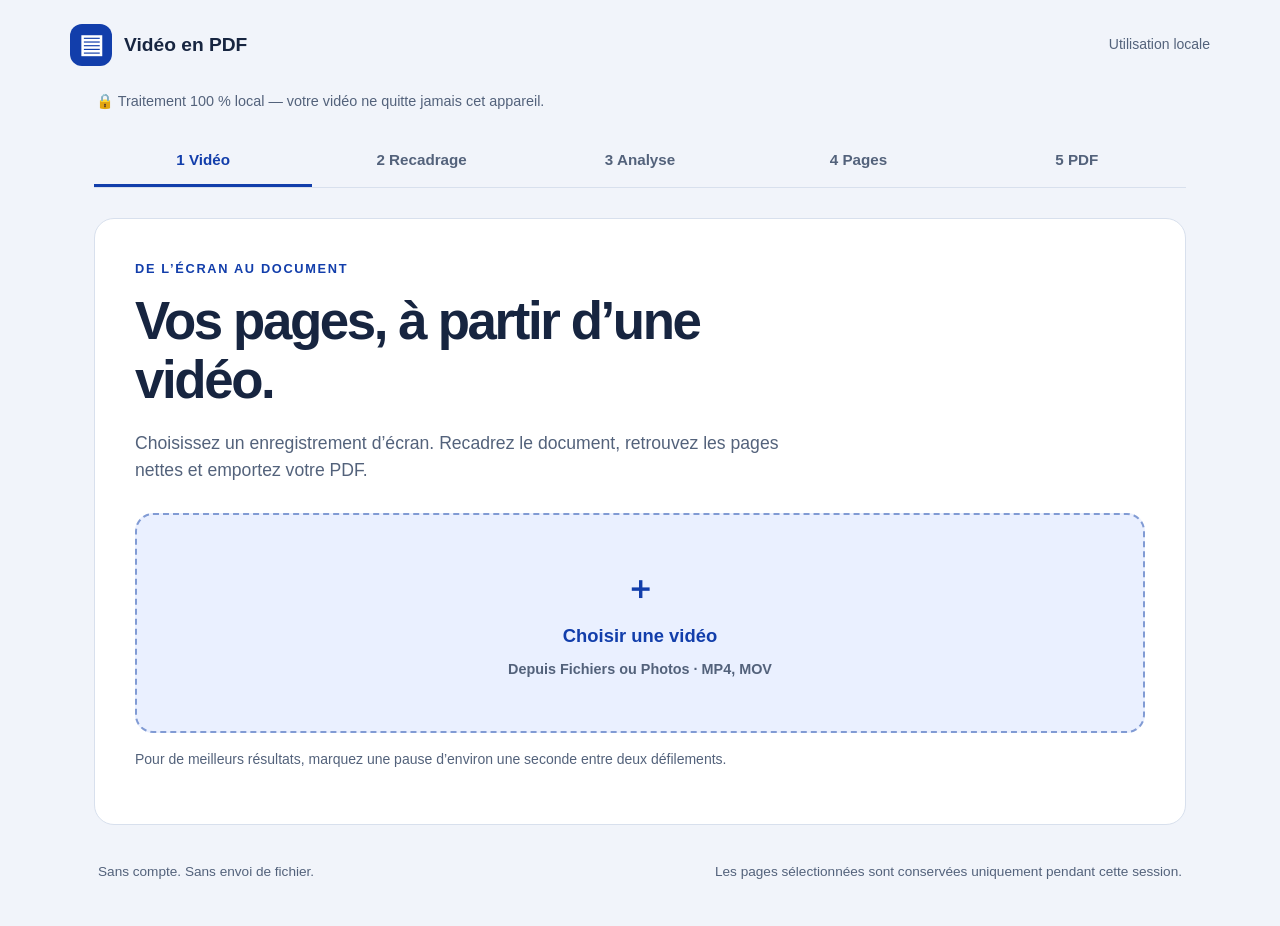
==== index.html @ 06c08550 "Build static iPad video-to-PDF PWA" ====
<!doctype html>
<html lang="fr">
<head>
  <meta charset="utf-8">
  <meta name="viewport" content="width=device-width, initial-scale=1, viewport-fit=cover">
  <meta name="theme-color" content="#123eab">
  <meta name="description" content="Transformez une vidéo d’écran en pages PDF, entièrement sur votre appareil.">
  <meta name="apple-mobile-web-app-capable" content="yes">
  <meta name="apple-mobile-web-app-status-bar-style" content="default">
  <meta name="apple-mobile-web-app-title" content="Vidéo en PDF">
  <link rel="manifest" href="./manifest.webmanifest">
  <link rel="apple-touch-icon" href="./icons/icon-192.png">
  <link rel="icon" href="./icons/icon-192.png">
  <link rel="stylesheet" href="./styles.css">
  <title>Vidéo en PDF</title>
</head>
<body>
<header class="topbar"><a class="brand" href="./"><span class="brand-icon" aria-hidden="true">▤</span> Vidéo en PDF</a><span id="offline-status" class="status">Utilisation locale</span></header>
<main>
  <p class="privacy">🔒 Traitement 100 % local — votre vidéo ne quitte jamais cet appareil.</p>
  <nav aria-label="Étapes"><ol class="steps"><li aria-current="step">1 <span>Vidéo</span></li><li>2 <span>Recadrage</span></li><li>3 <span>Analyse</span></li><li>4 <span>Pages</span></li><li>5 <span>PDF</span></li></ol></nav>
  <div id="message" role="status" aria-live="polite" hidden></div>
  <section id="import-panel" class="panel">
    <p class="eyebrow">DE L’ÉCRAN AU DOCUMENT</p><h1>Vos pages, à partir d’une vidéo.</h1>
    <p class="lede">Choisissez un enregistrement d’écran. Recadrez le document, retrouvez les pages nettes et emportez votre PDF.</p>
    <label class="dropzone" for="file-input"><span class="upload-icon" aria-hidden="true">＋</span><strong>Choisir une vidéo</strong><span>Depuis Fichiers ou Photos · MP4, MOV</span><input id="file-input" type="file" accept="video/*,.mov,.mp4" aria-label="Choisir une vidéo"></label>
    <p class="hint">Pour de meilleurs résultats, marquez une pause d’environ une seconde entre deux défilements.</p>
  </section>
  <section id="workspace" hidden>
    <div class="workspace-head"><div><p class="eyebrow">VOTRE VIDÉO</p><h2 id="file-name"></h2><p id="file-meta" class="hint"></p></div><button id="change-video" class="secondary">Changer de vidéo</button></div>
    <div class="editor-grid">
      <div class="viewer-panel">
        <div id="video-stage"><video id="video" playsinline muted preload="auto" controls aria-label="Aperçu de la vidéo"></video><div id="crop-overlay" hidden><div id="crop-rect"><span class="crop-tag">Zone conservée</span><button type="button" class="handle left" data-edge="left" aria-label="Bord gauche, utilisez les flèches pour ajuster"></button><button type="button" class="handle right" data-edge="right" aria-label="Bord droit, utilisez les flèches pour ajuster"></button><button type="button" class="handle top" data-edge="top" aria-label="Bord supérieur, utilisez les flèches pour ajuster"></button><button type="button" class="handle bottom" data-edge="bottom" aria-label="Bord inférieur, utilisez les flèches pour ajuster"></button></div></div></div>
        <div id="timeline-panel" hidden><label for="timeline">Position <output id="timestamp">00:00.00</output></label><input id="timeline" type="range" min="0" max="1" step="0.01" value="0"><div class="transport"><button data-seek="-1">−1 s</button><button data-seek="-0.1">−0,1 s</button><button data-seek="0.1">+0,1 s</button><button data-seek="1">+1 s</button></div></div>
      </div>
      <aside class="controls panel">
        <div id="video-actions"><h2>La vidéo est prête</h2><p>Vérifiez la lecture, puis choisissez la zone à conserver.</p><button id="continue" class="primary">Continuer</button></div>
        <div id="crop-actions" hidden><p class="eyebrow">ÉTAPE 2</p><h2>Gardez seulement la page</h2><p>Déplacez les quatre poignées pour retirer les barres et les marges.</p><div class="stack"><button id="no-crop">Aucun recadrage</button><button id="reset-crop">Réinitialiser</button><button id="full-width">Pleine largeur</button></div><p id="crop-size" class="hint"></p><button id="validate-crop" class="primary">Valider le recadrage</button></div>
        <div id="analysis-actions" hidden><p class="eyebrow">ÉTAPE 3</p><h2>Retrouver les pages nettes</h2><p>L’analyse repère les pauses et retire les pages presque identiques, y compris les retours en arrière.</p><button id="analyze" class="primary">Analyser la vidéo</button><button id="skip-analysis" class="secondary">Choisir les pages manuellement</button><button id="edit-crop" class="text-button">Modifier le recadrage</button></div>
        <div id="manual-actions" hidden><p class="eyebrow">ÉTAPE 4</p><h2>Ajouter une page manuellement</h2><p>Placez la vidéo sur une image nette, puis ajoutez-la à la sélection.</p><button id="add-frame" class="primary">Ajouter cette frame</button><p id="manual-crop" class="hint"></p></div>
        <div id="progress-panel" hidden><h2 id="progress-title">Analyse en cours</h2><p id="progress-text" role="status" aria-live="polite"></p><progress id="progress" max="100" value="0"></progress><p class="hint">Gardez cette page ouverte et l’écran allumé pendant le traitement.</p><button id="cancel">Annuler l’analyse</button></div>
      </aside>
    </div>
    <details id="advanced" class="panel advanced"><summary>Réglages avancés</summary><div class="settings-grid">
      <label>Fréquence d’analyse (images/s)<input id="setting-fps" type="number" min="1" max="12" step="1" value="4"></label>
      <label>Durée minimale de stabilité (s)<input id="setting-stable" type="number" min="0.25" max="5" step="0.05" value="0.5"></label>
      <label>Seuil de mouvement (%)<input id="setting-motion" type="number" min="0.1" max="8" step="0.1" value="1.2"><small>Plus bas : plus sensible au mouvement.</small></label>
      <label>Sensibilité suppression des doublons (%)<input id="setting-duplicate" type="number" min="0" max="5" step="0.1" value="0.6"><small>Plus haut : davantage de suppressions. 0 : désactivée.</small></label>
      <label>Délai après un mouvement (s)<input id="setting-settle" type="number" min="0" max="2" step="0.05" value="0.25"></label>
      <label>Qualité JPEG des captures (%)<input id="setting-jpeg" type="number" min="50" max="100" step="1" value="94"><small>Conserve toujours la résolution du recadrage.</small></label>
    </div><button id="restore-settings">Restaurer les réglages recommandés</button></details>
  </section>
  <section id="pages-panel" class="panel" hidden><div class="section-head"><div><p class="eyebrow">VOTRE SÉLECTION</p><h2><span id="page-count">0</span> pages</h2></div><button id="undo" disabled>Restaurer la dernière suppression</button></div><p class="hint">Vérifiez chaque page. Utilisez les flèches pour changer l’ordre, aussi au tactile.</p><p id="empty-pages">Aucune page pour le moment. Ajoutez une frame avec le lecteur ci-dessus.</p><div id="pages-grid"></div></section>
  <section id="pdf-panel" class="panel" hidden><p class="eyebrow">ÉTAPE 5</p><h2>Emportez votre document</h2><p>Une image par page, sans marge ajoutée et dans l’ordre de votre sélection.</p><div class="export-controls"><label for="pdf-quality">Qualité du PDF<select id="pdf-quality"><option value="normal">Qualité normale</option><option value="high" selected>Haute qualité</option><option value="maximum">Qualité maximale</option></select></label><button id="create-pdf" class="primary">📄 Créer le PDF</button></div><p class="hint">Qualité maximale : réutilise les JPEG capturés, sans nouvelle compression. La qualité dépend aussi du réglage JPEG lors de la capture.</p><p id="size-warning" hidden></p><div id="export-result" hidden><p id="pdf-size" role="status"></p><a id="download" class="button primary">Télécharger le PDF</a><button id="share">Partager le PDF</button></div></section>
  <footer>Sans compte. Sans envoi de fichier. <span>Les pages sélectionnées sont conservées uniquement pendant cette session.</span></footer>
</main>
<noscript>Activez JavaScript dans Safari pour traiter votre vidéo localement.</noscript>
<script type="module" src="./app.js"></script>
</body></html>
---- styles.css ----
:root{color-scheme:light dark;--bg:#f1f4fa;--surface:#fff;--ink:#172540;--muted:#53627b;--line:#d8e0ed;--blue:#123eab;--soft:#eaf0ff;--danger:#a32036;--radius:20px;font-family:-apple-system,BlinkMacSystemFont,"Segoe UI",sans-serif;font-size:16px;line-height:1.55;background:var(--bg);color:var(--ink)}
*{box-sizing:border-box}body{margin:0}button,input,select{font:inherit}button,.button{min-height:48px;border:1px solid var(--line);border-radius:12px;padding:11px 17px;background:var(--surface);color:var(--ink);font-weight:600;cursor:pointer;text-decoration:none;display:inline-flex;align-items:center;justify-content:center;gap:8px;touch-action:manipulation}button:disabled{opacity:.45;cursor:default}.primary{background:var(--blue);color:#fff;border-color:var(--blue)}.secondary{background:var(--soft)}.text-button{border-color:transparent;background:transparent;color:var(--blue)}button:hover:not(:disabled),.button:hover{filter:brightness(.96)}:focus-visible{outline:3px solid #eb9a13;outline-offset:4px}[hidden]{display:none!important}h1,h2,p{margin:0 0 14px}h1{font-size:clamp(2rem,4.6vw,3.3rem);line-height:1.13;letter-spacing:-.045em;max-width:680px}h2{font-size:1.4rem;line-height:1.3;letter-spacing:-.02em}a{color:var(--blue)}.topbar{max-width:1200px;margin:auto;display:flex;justify-content:space-between;align-items:center;padding:24px 30px;gap:18px}.brand{display:flex;align-items:center;gap:12px;font-size:1.2rem;font-weight:750;text-decoration:none;color:var(--ink)}.brand-icon{background:var(--blue);color:white;width:42px;height:42px;border-radius:12px;display:grid;place-items:center;font-size:1.6rem}.status{font-size:.875rem;color:var(--muted);text-align:right}main{max-width:1140px;margin:0 auto;padding:0 24px 32px}.privacy{font-size:.9rem;color:var(--muted);padding:0 2px}.steps{list-style:none;display:flex;padding:0;margin:24px 0 30px;border-bottom:1px solid var(--line)}.steps li{flex:1;padding:12px 6px;border-bottom:3px solid transparent;color:var(--muted);font-weight:600;font-size:.95rem;text-align:center}.steps [aria-current]{color:var(--blue);border-color:var(--blue)}.panel{background:var(--surface);border:1px solid var(--line);border-radius:var(--radius);padding:28px;margin-bottom:24px}.eyebrow{font-size:.8rem;font-weight:750;letter-spacing:.13em;color:var(--blue);margin-bottom:12px}.lede{max-width:680px;color:var(--muted);font-size:1.1rem;margin:20px 0 28px}#import-panel{padding:40px}.dropzone{position:relative;display:flex;flex-direction:column;gap:8px;align-items:center;justify-content:center;min-height:220px;background:var(--soft);border:2px dashed #819bd4;border-radius:18px;cursor:pointer;text-align:center;padding:25px;margin:16px 0}.dropzone strong{font-size:1.15rem;color:var(--blue)}.dropzone>span:last-of-type{font-size:.9rem;color:var(--muted)}.upload-icon{color:var(--blue);font-size:2rem}.dropzone input{position:absolute;inset:0;opacity:0;width:100%;height:100%;cursor:pointer}.dropzone:focus-within{outline:3px solid #eb9a13}.hint,small{font-size:.875rem;color:var(--muted)}.workspace-head,.section-head{display:flex;align-items:center;justify-content:space-between;gap:20px}.workspace-head{margin-bottom:20px}.workspace-head h2{overflow-wrap:anywhere}#file-name{font-size:1.15rem}.editor-grid{display:grid;grid-template-columns:minmax(0,1.4fr) minmax(275px,1fr);gap:24px;align-items:start}.viewer-panel{background:#111827;border-radius:var(--radius);overflow:hidden;margin-bottom:24px}#video-stage{position:relative;line-height:0;width:100%}video{display:block;width:100%;height:auto;max-height:65vh;object-fit:contain}#video-stage.cropping video{max-height:none}#crop-overlay{position:absolute;inset:0;overflow:hidden;touch-action:none}#crop-rect{position:absolute;border:2px solid #84b6ff;box-shadow:0 0 0 9999px #0009;touch-action:none}.crop-tag{position:absolute;top:9px;left:9px;line-height:1.3;font-size:12px;background:#123eab;color:white;padding:5px 8px;border-radius:5px;white-space:nowrap;pointer-events:none}.handle{position:absolute;padding:0;min-height:44px;width:44px;height:44px;border:0;background:transparent;border-radius:4px;touch-action:none}.handle::after{content:"";background:white;border:2px solid #123eab;position:absolute;border-radius:4px;inset:12px 16px}.handle.left{left:0;top:calc(50% - 22px)}.handle.right{right:0;top:calc(50% - 22px)}.handle.top{top:0;left:calc(50% - 22px)}.handle.bottom{bottom:0;left:calc(50% - 22px)}.handle.top::after,.handle.bottom::after{inset:16px 12px}.stack{display:grid;gap:8px;margin-bottom:18px}.controls p:not(.eyebrow){color:var(--muted)}.controls .primary{width:100%;margin-bottom:12px}.controls button.secondary{width:100%}.controls{padding:24px}.advanced summary{font-weight:650;cursor:pointer;min-height:44px;display:list-item}.settings-grid{display:grid;grid-template-columns:repeat(3,minmax(0,1fr));gap:22px;margin:18px 0 24px}label{display:block;font-weight:600}label small{display:block;font-weight:400;margin-top:5px}input[type=number],select{width:100%;padding:11px 12px;border:1px solid var(--line);border-radius:10px;background:var(--bg);color:var(--ink);min-height:48px;margin-top:8px}input[type=range]{width:100%;min-height:44px;accent-color:#4179ef}#timeline-panel{padding:18px;color:#fff}#timeline-panel label{display:flex;justify-content:space-between}.transport{display:grid;grid-template-columns:repeat(4,1fr);gap:8px}.transport button{padding:10px 4px}progress{width:100%;height:18px;accent-color:var(--blue);margin-bottom:16px}#pages-grid{display:grid;grid-template-columns:repeat(auto-fill,minmax(185px,1fr));gap:18px}.page-card{border:1px solid var(--line);border-radius:14px;overflow:hidden;background:var(--bg)}.page-card img{display:block;width:100%;height:230px;object-fit:contain;background:#dfe5ee;padding:10px}.page-caption{display:flex;align-items:center;justify-content:space-between;padding:12px 12px 4px;gap:6px}.page-caption span{font-size:.8rem;color:var(--muted)}.page-buttons{display:flex;gap:6px;padding:8px}.page-buttons button{padding:8px;flex:1}.page-buttons .delete{color:var(--danger)}.export-controls{display:flex;align-items:end;gap:18px;margin:22px 0}.export-controls label{flex:1;max-width:320px}#export-result{border-top:1px solid var(--line);padding-top:22px;margin-top:20px}#export-result .button{margin:0 8px 8px 0}#message,#size-warning{padding:16px 20px;border:1px solid #dbad4d;border-radius:12px;background:#fff4d8;color:#674409;margin-bottom:20px;overflow-wrap:anywhere}footer{font-size:.85rem;color:var(--muted);padding:12px 4px;display:flex;gap:12px;justify-content:space-between;flex-wrap:wrap}
@media(prefers-color-scheme:dark){:root{--bg:#101727;--surface:#192339;--ink:#eef3ff;--muted:#b1bfd6;--line:#34425d;--blue:#83acff;--soft:#24395e}.primary,.brand-icon{background:#285bca;color:#fff;border-color:#285bca}.page-card img{background:#0e1523}#message,#size-warning{background:#352a15;color:#ffe2a2}}
@media(max-width:740px){main{padding:0 14px 24px}.topbar{padding:20px 16px}.status{max-width:125px}.panel,#import-panel{padding:22px}.editor-grid{grid-template-columns:1fr;gap:0}.steps{margin:16px 0 22px}.steps li{font-size:.8rem}.steps li span{display:block}.settings-grid{grid-template-columns:1fr 1fr}.section-head,.workspace-head{align-items:flex-start;flex-wrap:wrap}.export-controls{align-items:stretch;flex-direction:column}.export-controls label{max-width:none}.dropzone{min-height:185px}#pages-grid{grid-template-columns:repeat(2,minmax(0,1fr));gap:10px}.page-card img{height:180px}.page-caption{flex-wrap:wrap}.page-buttons{gap:3px;padding:6px}.page-buttons button{padding:6px;min-width:40px}}
@media(max-width:390px){.settings-grid{grid-template-columns:1fr}#pages-grid{grid-template-columns:1fr}.privacy{font-size:.85rem}.brand{font-size:1rem}.status{font-size:.8rem}}
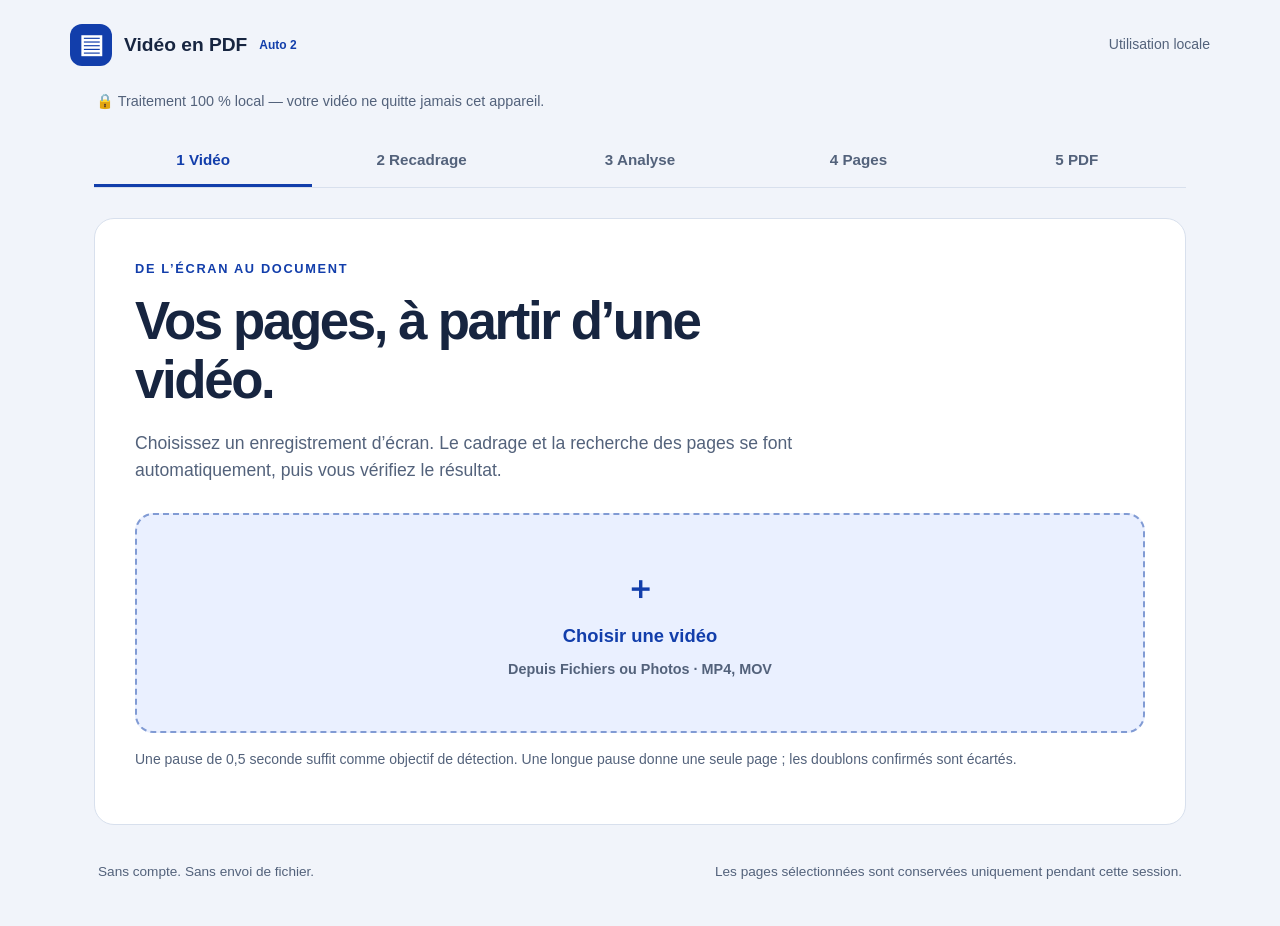
==== commit 9203b459: "Improve automatic crop, half-second pause detection and detailed page verification" ====
--- a/index.html
+++ b/index.html
@@ -15,45 +15,46 @@
   <title>Vidéo en PDF</title>
 </head>
 <body>
-<header class="topbar"><a class="brand" href="./"><span class="brand-icon" aria-hidden="true">▤</span> Vidéo en PDF</a><span id="offline-status" class="status">Utilisation locale</span></header>
+<header class="topbar"><a class="brand" href="./"><span class="brand-icon" aria-hidden="true">▤</span> Vidéo en PDF <small class="version">Auto 2</small></a><span id="offline-status" class="status">Utilisation locale</span></header>
 <main>
   <p class="privacy">🔒 Traitement 100 % local — votre vidéo ne quitte jamais cet appareil.</p>
   <nav aria-label="Étapes"><ol class="steps"><li aria-current="step">1 <span>Vidéo</span></li><li>2 <span>Recadrage</span></li><li>3 <span>Analyse</span></li><li>4 <span>Pages</span></li><li>5 <span>PDF</span></li></ol></nav>
   <div id="message" role="status" aria-live="polite" hidden></div>
   <section id="import-panel" class="panel">
     <p class="eyebrow">DE L’ÉCRAN AU DOCUMENT</p><h1>Vos pages, à partir d’une vidéo.</h1>
-    <p class="lede">Choisissez un enregistrement d’écran. Recadrez le document, retrouvez les pages nettes et emportez votre PDF.</p>
+    <p class="lede">Choisissez un enregistrement d’écran. Le cadrage et la recherche des pages se font automatiquement, puis vous vérifiez le résultat.</p>
     <label class="dropzone" for="file-input"><span class="upload-icon" aria-hidden="true">＋</span><strong>Choisir une vidéo</strong><span>Depuis Fichiers ou Photos · MP4, MOV</span><input id="file-input" type="file" accept="video/*,.mov,.mp4" aria-label="Choisir une vidéo"></label>
-    <p class="hint">Pour de meilleurs résultats, marquez une pause d’environ une seconde entre deux défilements.</p>
+    <p class="hint">Une pause de 0,5 seconde suffit comme objectif de détection. Une longue pause donne une seule page ; les doublons confirmés sont écartés.</p>
   </section>
   <section id="workspace" hidden>
     <div class="workspace-head"><div><p class="eyebrow">VOTRE VIDÉO</p><h2 id="file-name"></h2><p id="file-meta" class="hint"></p></div><button id="change-video" class="secondary">Changer de vidéo</button></div>
     <div class="editor-grid">
       <div class="viewer-panel">
-        <div id="video-stage"><video id="video" playsinline muted preload="auto" controls aria-label="Aperçu de la vidéo"></video><div id="crop-overlay" hidden><div id="crop-rect"><span class="crop-tag">Zone conservée</span><button type="button" class="handle left" data-edge="left" aria-label="Bord gauche, utilisez les flèches pour ajuster"></button><button type="button" class="handle right" data-edge="right" aria-label="Bord droit, utilisez les flèches pour ajuster"></button><button type="button" class="handle top" data-edge="top" aria-label="Bord supérieur, utilisez les flèches pour ajuster"></button><button type="button" class="handle bottom" data-edge="bottom" aria-label="Bord inférieur, utilisez les flèches pour ajuster"></button></div></div></div>
+        <div id="video-stage"><video id="video" playsinline muted preload="auto" controls aria-label="Aperçu de la vidéo"></video><div id="work-cover" hidden aria-hidden="true"><span class="work-symbol">▤</span><img id="work-image" alt="" hidden><p id="work-caption">Recherche des pages stables…</p></div><div id="crop-overlay" hidden><div id="crop-rect"><span class="crop-tag">Zone conservée</span><button type="button" class="handle left" data-edge="left" aria-label="Bord gauche, utilisez les flèches pour ajuster"></button><button type="button" class="handle right" data-edge="right" aria-label="Bord droit, utilisez les flèches pour ajuster"></button><button type="button" class="handle top" data-edge="top" aria-label="Bord supérieur, utilisez les flèches pour ajuster"></button><button type="button" class="handle bottom" data-edge="bottom" aria-label="Bord inférieur, utilisez les flèches pour ajuster"></button></div></div></div>
         <div id="timeline-panel" hidden><label for="timeline">Position <output id="timestamp">00:00.00</output></label><input id="timeline" type="range" min="0" max="1" step="0.01" value="0"><div class="transport"><button data-seek="-1">−1 s</button><button data-seek="-0.1">−0,1 s</button><button data-seek="0.1">+0,1 s</button><button data-seek="1">+1 s</button></div></div>
       </div>
       <aside class="controls panel">
-        <div id="video-actions"><h2>La vidéo est prête</h2><p>Vérifiez la lecture, puis choisissez la zone à conserver.</p><button id="continue" class="primary">Continuer</button></div>
-        <div id="crop-actions" hidden><p class="eyebrow">ÉTAPE 2</p><h2>Gardez seulement la page</h2><p>Déplacez les quatre poignées pour retirer les barres et les marges.</p><div class="stack"><button id="no-crop">Aucun recadrage</button><button id="reset-crop">Réinitialiser</button><button id="full-width">Pleine largeur</button></div><p id="crop-size" class="hint"></p><button id="validate-crop" class="primary">Valider le recadrage</button></div>
-        <div id="analysis-actions" hidden><p class="eyebrow">ÉTAPE 3</p><h2>Retrouver les pages nettes</h2><p>L’analyse repère les pauses et retire les pages presque identiques, y compris les retours en arrière.</p><button id="analyze" class="primary">Analyser la vidéo</button><button id="skip-analysis" class="secondary">Choisir les pages manuellement</button><button id="edit-crop" class="text-button">Modifier le recadrage</button></div>
-        <div id="manual-actions" hidden><p class="eyebrow">ÉTAPE 4</p><h2>Ajouter une page manuellement</h2><p>Placez la vidéo sur une image nette, puis ajoutez-la à la sélection.</p><button id="add-frame" class="primary">Ajouter cette frame</button><p id="manual-crop" class="hint"></p></div>
+        <div id="video-actions"><h2>La vidéo est prête</h2><p>Vérifiez la lecture, puis choisissez la zone à conserver.</p><button id="continue" class="primary">Recadrer et analyser automatiquement</button></div>
+        <div id="crop-actions" hidden><p class="eyebrow">ÉTAPE 2</p><h2>Vérifier le recadrage</h2><p id="crop-reason">Déplacez les quatre poignées si nécessaire.</p><p>Le même cadre s’applique à toutes les pages. Relancer l’analyse remplace la sélection actuelle.</p><div class="stack"><button id="auto-crop">Recalculer le cadrage automatique</button><button id="no-crop">Aucun recadrage</button><button id="reset-crop">Réinitialiser</button><button id="full-width">Pleine largeur</button></div><p id="crop-size" class="hint"></p><button id="validate-crop" class="primary">Appliquer et analyser</button><button id="cancel-crop" class="secondary">Revenir à la sélection</button></div>
+        <div id="analysis-actions" hidden><p class="eyebrow">ÉTAPE 3</p><h2>Retrouver les pages nettes</h2><p>L’analyse vérifie les mouvements, la netteté et les détails des pages. Une pause de 0,5 seconde peut suffire.</p><button id="analyze" class="primary">Analyser la vidéo</button><button id="skip-analysis" class="secondary">Choisir les pages manuellement</button><button id="edit-crop" class="text-button">Modifier le recadrage</button></div>
+        <div id="manual-actions" hidden><p class="eyebrow">ÉTAPE 4</p><h2>Ajouter une page manuellement</h2><p>Placez la vidéo sur une image nette, puis ajoutez-la à la sélection.</p><button id="add-frame" class="primary">Ajouter cette frame</button><p id="manual-crop" class="hint"></p><button id="review-crop" class="secondary">Vérifier le cadrage</button><button id="rerun" class="text-button">Remplacer la sélection et réanalyser</button></div>
         <div id="progress-panel" hidden><h2 id="progress-title">Analyse en cours</h2><p id="progress-text" role="status" aria-live="polite"></p><progress id="progress" max="100" value="0"></progress><p class="hint">Gardez cette page ouverte et l’écran allumé pendant le traitement.</p><button id="cancel">Annuler l’analyse</button></div>
       </aside>
     </div>
-    <details id="advanced" class="panel advanced"><summary>Réglages avancés</summary><div class="settings-grid">
-      <label>Fréquence d’analyse (images/s)<input id="setting-fps" type="number" min="1" max="12" step="1" value="4"></label>
-      <label>Durée minimale de stabilité (s)<input id="setting-stable" type="number" min="0.25" max="5" step="0.05" value="0.5"></label>
-      <label>Seuil de mouvement (%)<input id="setting-motion" type="number" min="0.1" max="8" step="0.1" value="1.2"><small>Plus bas : plus sensible au mouvement.</small></label>
-      <label>Sensibilité suppression des doublons (%)<input id="setting-duplicate" type="number" min="0" max="5" step="0.1" value="0.6"><small>Plus haut : davantage de suppressions. 0 : désactivée.</small></label>
-      <label>Délai après un mouvement (s)<input id="setting-settle" type="number" min="0" max="2" step="0.05" value="0.25"></label>
-      <label>Qualité JPEG des captures (%)<input id="setting-jpeg" type="number" min="50" max="100" step="1" value="94"><small>Conserve toujours la résolution du recadrage.</small></label>
+    <details id="advanced" class="panel advanced"><summary>Réglages avancés</summary><p class="hint">Les valeurs recommandées visent les pauses de 0,5 seconde. La fréquence d’observation n’est jamais une cadence de capture des pages.</p><div class="settings-grid">
+      <label>Fréquence d’observation (images/s)<input id="setting-fps" type="number" min="4" max="12" step="1" value="8"></label>
+      <label>Stabilité mesurée minimale (s)<input id="setting-stable" type="number" min="0.18" max="5" step="0.01" value="0.30"><small>0,30 s mesurées entre observations pour reconnaître une pause réelle de 0,5 s.</small></label>
+      <label>Sensibilité de référence au mouvement (%)<input id="setting-motion" type="number" min="0.1" max="8" step="0.1" value="1.2"><small>Calibration automatique. Plus bas : plus sensible aux petits mouvements.</small></label>
+      <label>Sensibilité suppression des doublons (%)<input id="setting-duplicate" type="number" min="0" max="5" step="0.1" value="0.6"><small>Les détails sont vérifiés avant suppression. 0 : désactivée.</small></label>
+      <label>Délai après un mouvement (s)<input id="setting-settle" type="number" min="0" max="2" step="0.01" value="0.06"></label>
+      <label>Qualité JPEG des captures (%)<input id="setting-jpeg" type="number" min="50" max="100" step="1" value="96"><small>Conserve toujours la résolution du recadrage.</small></label>
     </div><button id="restore-settings">Restaurer les réglages recommandés</button></details>
   </section>
-  <section id="pages-panel" class="panel" hidden><div class="section-head"><div><p class="eyebrow">VOTRE SÉLECTION</p><h2><span id="page-count">0</span> pages</h2></div><button id="undo" disabled>Restaurer la dernière suppression</button></div><p class="hint">Vérifiez chaque page. Utilisez les flèches pour changer l’ordre, aussi au tactile.</p><p id="empty-pages">Aucune page pour le moment. Ajoutez une frame avec le lecteur ci-dessus.</p><div id="pages-grid"></div></section>
+  <section id="pages-panel" class="panel" hidden><div class="section-head"><div><p class="eyebrow">VOTRE SÉLECTION</p><h2><span id="page-count">0</span> pages</h2></div><button id="undo" disabled>Restaurer la dernière suppression</button></div><p id="analysis-summary" role="status" class="hint"></p><div class="selection-tools"><label for="page-filter">Afficher<select id="page-filter"><option value="all">Toutes les pages</option><option value="review">Pages à vérifier</option></select></label><p class="hint">Touchez une image pour l’agrandir. Les flèches changent l’ordre.</p></div><p id="empty-pages">Aucune page pour le moment. Ajoutez une frame avec le lecteur ci-dessus.</p><div id="pages-grid"></div><details id="duplicates-panel" hidden><summary id="duplicates-summary">Doublons écartés</summary><p class="hint">Ces images correspondent à une page déjà retenue. Vous pouvez les examiner et récupérer une image si nécessaire.</p><div id="duplicates-list"></div></details></section>
   <section id="pdf-panel" class="panel" hidden><p class="eyebrow">ÉTAPE 5</p><h2>Emportez votre document</h2><p>Une image par page, sans marge ajoutée et dans l’ordre de votre sélection.</p><div class="export-controls"><label for="pdf-quality">Qualité du PDF<select id="pdf-quality"><option value="normal">Qualité normale</option><option value="high" selected>Haute qualité</option><option value="maximum">Qualité maximale</option></select></label><button id="create-pdf" class="primary">📄 Créer le PDF</button></div><p class="hint">Qualité maximale : réutilise les JPEG capturés, sans nouvelle compression. La qualité dépend aussi du réglage JPEG lors de la capture.</p><p id="size-warning" hidden></p><div id="export-result" hidden><p id="pdf-size" role="status"></p><a id="download" class="button primary">Télécharger le PDF</a><button id="share">Partager le PDF</button></div></section>
   <footer>Sans compte. Sans envoi de fichier. <span>Les pages sélectionnées sont conservées uniquement pendant cette session.</span></footer>
 </main>
+<dialog id="page-preview"><div class="section-head"><h2 id="preview-title"></h2><button id="close-preview" aria-label="Fermer l’aperçu">Fermer</button></div><p id="preview-reasons" class="hint"></p><div class="preview-image-wrap"><img id="preview-image" alt="Page agrandie"></div><div class="preview-actions"><button id="zoom-preview" aria-pressed="false">Voir à taille réelle</button><button id="approve-page" class="primary">Conserver cette page</button><button id="delete-preview">Supprimer cette page</button></div></dialog>
 <noscript>Activez JavaScript dans Safari pour traiter votre vidéo localement.</noscript>
 <script type="module" src="./app.js"></script>
 </body></html>
--- a/styles.css
+++ b/styles.css
@@ -3,3 +3,9 @@
 @media(prefers-color-scheme:dark){:root{--bg:#101727;--surface:#192339;--ink:#eef3ff;--muted:#b1bfd6;--line:#34425d;--blue:#83acff;--soft:#24395e}.primary,.brand-icon{background:#285bca;color:#fff;border-color:#285bca}.page-card img{background:#0e1523}#message,#size-warning{background:#352a15;color:#ffe2a2}}
 @media(max-width:740px){main{padding:0 14px 24px}.topbar{padding:20px 16px}.status{max-width:125px}.panel,#import-panel{padding:22px}.editor-grid{grid-template-columns:1fr;gap:0}.steps{margin:16px 0 22px}.steps li{font-size:.8rem}.steps li span{display:block}.settings-grid{grid-template-columns:1fr 1fr}.section-head,.workspace-head{align-items:flex-start;flex-wrap:wrap}.export-controls{align-items:stretch;flex-direction:column}.export-controls label{max-width:none}.dropzone{min-height:185px}#pages-grid{grid-template-columns:repeat(2,minmax(0,1fr));gap:10px}.page-card img{height:180px}.page-caption{flex-wrap:wrap}.page-buttons{gap:3px;padding:6px}.page-buttons button{padding:6px;min-width:40px}}
 @media(max-width:390px){.settings-grid{grid-template-columns:1fr}#pages-grid{grid-template-columns:1fr}.privacy{font-size:.85rem}.brand{font-size:1rem}.status{font-size:.8rem}}
+/* Automatic analysis and review */
+.version{font-size:.75rem;font-weight:700;color:var(--blue);white-space:nowrap}.selection-tools{display:flex;gap:24px;align-items:center;margin:20px 0}.selection-tools label{min-width:200px}.selection-tools p{margin:0}.page-image-button{display:block;width:100%;border:0;border-radius:0;padding:0;background:transparent}.page-badge{font-size:.8rem;padding:0 12px;margin:3px 0;color:var(--muted)}.page-badge.review{color:#976100;font-weight:700}.duplicate-row{display:flex;align-items:center;gap:12px;padding:12px 0;border-top:1px solid var(--line)}.duplicate-row span{flex:1;font-size:.875rem}#duplicates-panel{margin-top:24px}#duplicates-panel summary{cursor:pointer;min-height:48px;padding:10px 0;font-weight:650}dialog{color:var(--ink);background:var(--surface);border:1px solid var(--line);border-radius:20px;width:min(940px,94vw);max-height:94dvh;padding:20px}dialog::backdrop{background:#050e20ba}.preview-image-wrap{overflow:auto;max-height:65dvh;background:var(--bg);text-align:center}.preview-image-wrap img{display:block;max-width:100%;height:auto;margin:auto}.preview-actions{display:flex;gap:14px;margin-top:20px}#manual-actions>.secondary{margin-top:10px}
+@media(prefers-color-scheme:dark){.page-badge.review{color:#ffd17b}}
+@media(max-width:740px){.selection-tools{align-items:stretch;flex-direction:column;gap:10px}.duplicate-row{flex-wrap:wrap}.duplicate-row span{flex-basis:100%}.version{display:none}.preview-actions{flex-wrap:wrap}dialog{padding:14px}}
+
+#work-cover{position:absolute;inset:0;display:flex;flex-direction:column;align-items:center;justify-content:center;gap:20px;background:#111e38;color:#e9f0ff;line-height:1.5;padding:20px;text-align:center}.work-symbol{font-size:2.5rem;color:#9cbaff}#work-image{max-width:65%;max-height:45vh;width:auto;height:auto;object-fit:contain;border-radius:5px;box-shadow:0 10px 35px #0006}#work-caption{font-size:1rem;margin:0}.preview-image-wrap img.full-size{max-width:none;width:auto;max-height:none}.preview-image-wrap:has(.full-size){text-align:left;touch-action:pan-x pan-y pinch-zoom}.preview-image-wrap img.full-size{margin:0}@media(prefers-reduced-motion:reduce){*{scroll-behavior:auto!important}}
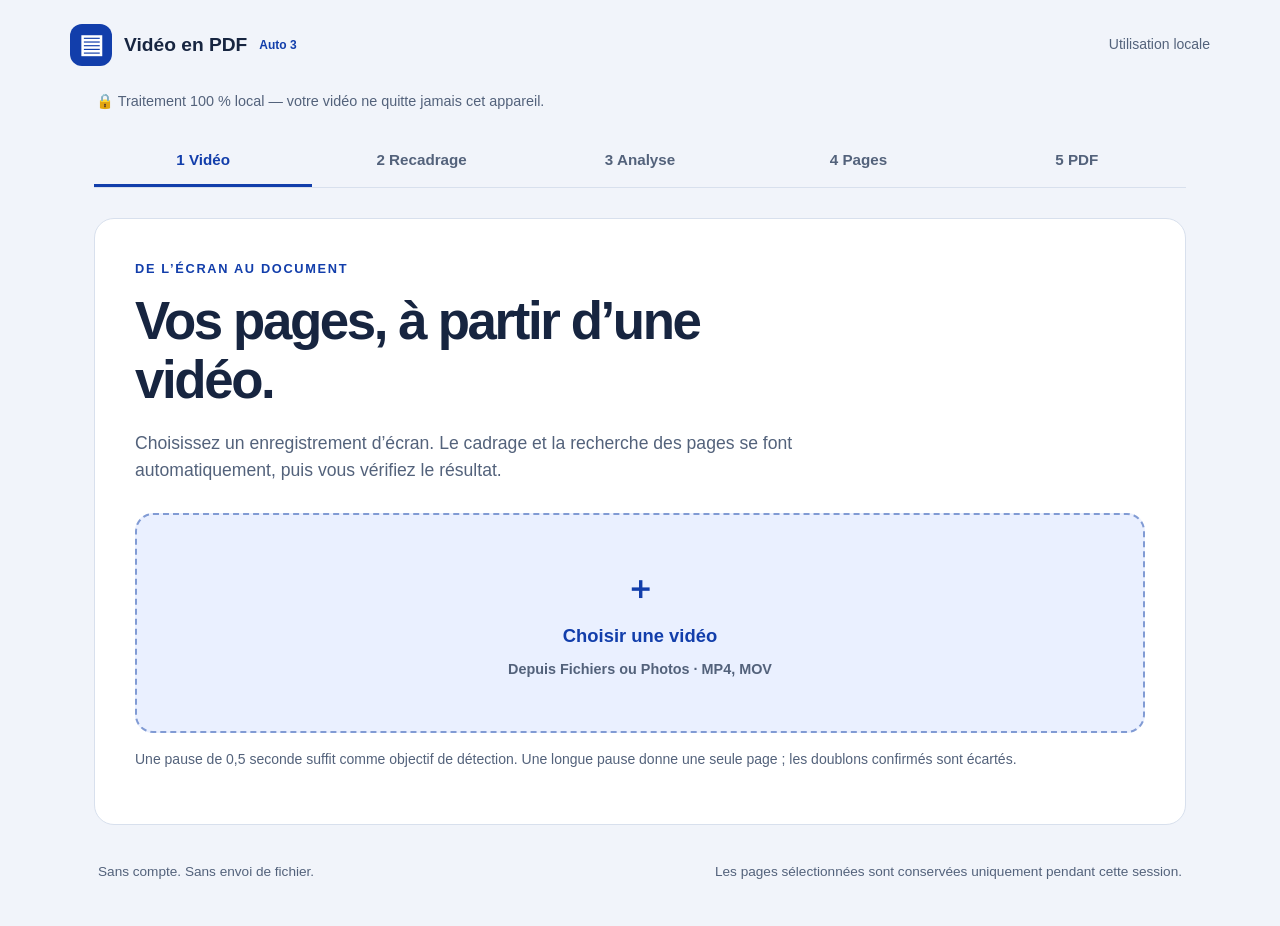
==== commit 75ac4909: "Fix six-page detection, full-sheet cropping and offline cache updates" ====
--- a/index.html
+++ b/index.html
@@ -15,7 +15,7 @@
   <title>Vidéo en PDF</title>
 </head>
 <body>
-<header class="topbar"><a class="brand" href="./"><span class="brand-icon" aria-hidden="true">▤</span> Vidéo en PDF <small class="version">Auto 2</small></a><span id="offline-status" class="status">Utilisation locale</span></header>
+<header class="topbar"><a class="brand" href="./"><span class="brand-icon" aria-hidden="true">▤</span> Vidéo en PDF <small class="version">Auto 3</small></a><span id="offline-status" class="status">Utilisation locale</span></header>
 <main>
   <p class="privacy">🔒 Traitement 100 % local — votre vidéo ne quitte jamais cet appareil.</p>
   <nav aria-label="Étapes"><ol class="steps"><li aria-current="step">1 <span>Vidéo</span></li><li>2 <span>Recadrage</span></li><li>3 <span>Analyse</span></li><li>4 <span>Pages</span></li><li>5 <span>PDF</span></li></ol></nav>
